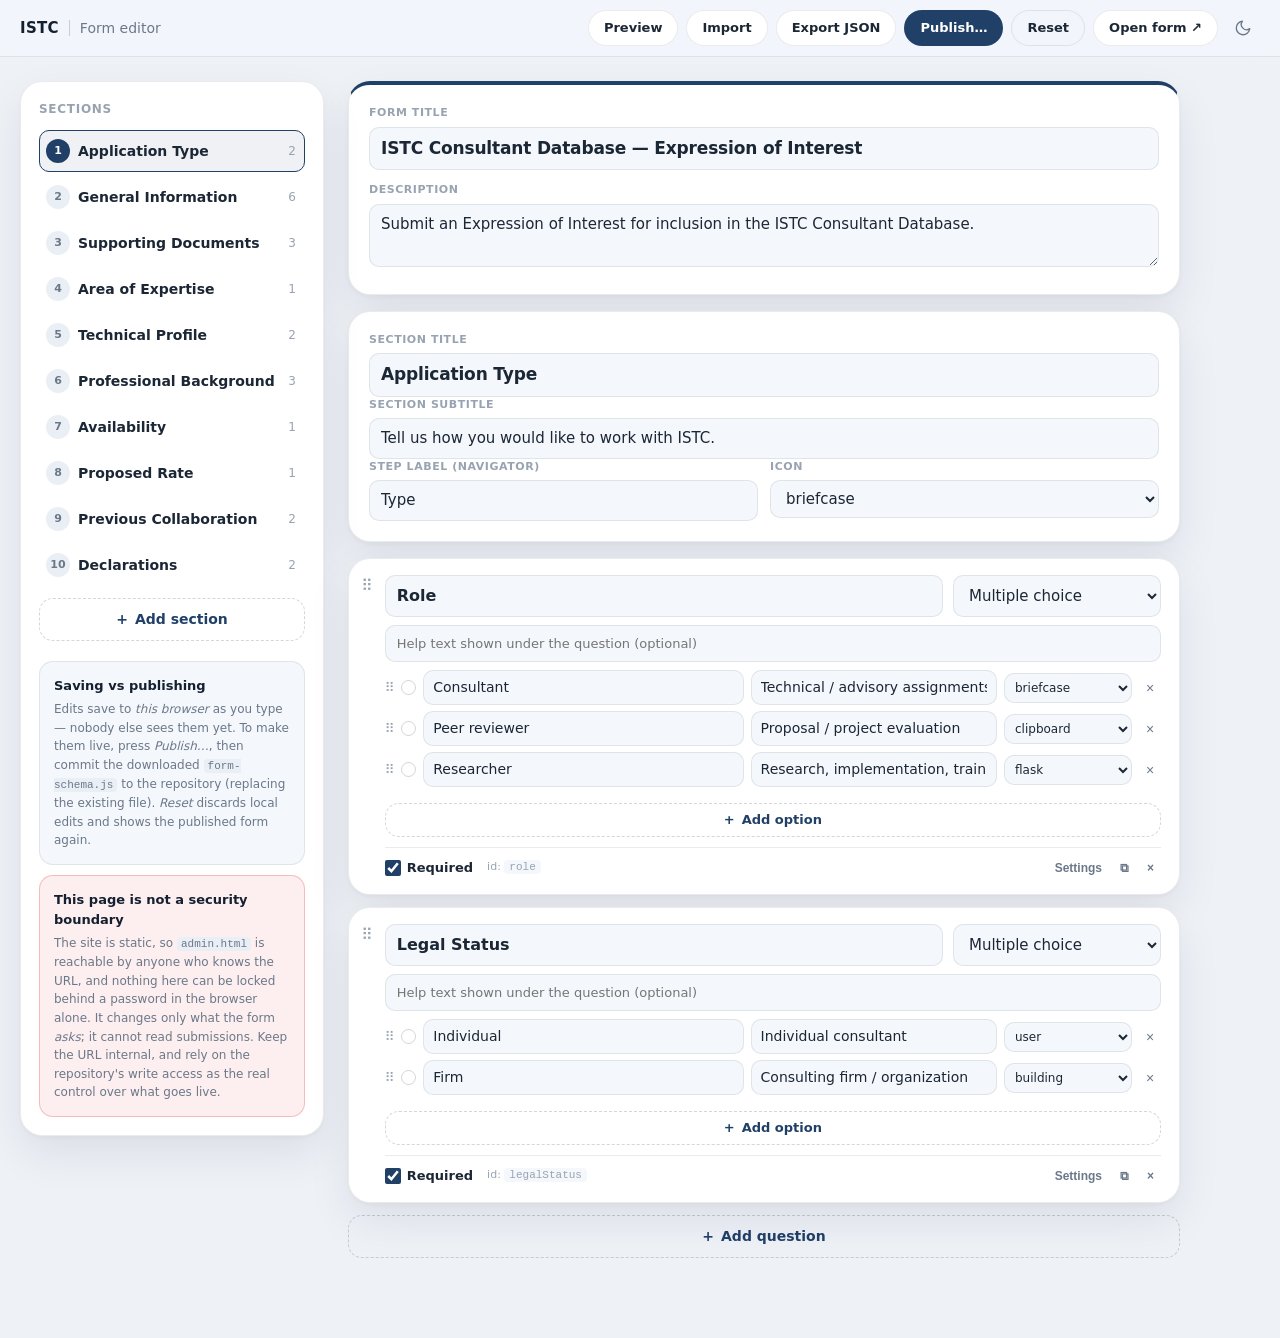
==== admin.html @ b07021c3 "Add a Google-Forms-style admin panel; make the form schema-driven The form was hardcoded in index.ht" ====
<!DOCTYPE html>
<html lang="en">
<head>
  <meta charset="UTF-8" />
  <meta name="viewport" content="width=device-width, initial-scale=1.0" />
  <script>try { document.documentElement.dataset.theme = localStorage.getItem('istc-theme') || 'light'; } catch (e) { document.documentElement.dataset.theme = 'light'; }</script>
  <title>Form editor — ISTC Consultant Database</title>
  <meta name="robots" content="noindex" />
  <link rel="icon" href="data:image/svg+xml,%3Csvg xmlns='http://www.w3.org/2000/svg' viewBox='0 0 64 64'%3E%3Crect width='64' height='64' rx='14' fill='%23204068'/%3E%3Ctext x='32' y='43' font-family='-apple-system,Helvetica,Arial' font-size='30' font-weight='700' fill='white' text-anchor='middle'%3E%E2%9A%99%3C/text%3E%3C/svg%3E" />
  <link rel="stylesheet" href="styles.css?v=2026-08-10g" />
  <link rel="stylesheet" href="admin.css?v=2026-08-10g" />
</head>
<body class="admin-body">

  <header class="admin-header">
    <div class="admin-header-inner">
      <div class="brand">
        <span class="brand-mark">ISTC</span>
        <span class="brand-divider" aria-hidden="true"></span>
        <span class="brand-name">Form editor</span>
      </div>
      <div class="admin-actions">
        <span class="admin-saved" id="savedState" aria-live="polite"></span>
        <button type="button" class="admin-btn" id="previewBtn">Preview</button>
        <button type="button" class="admin-btn" id="importBtn">Import</button>
        <button type="button" class="admin-btn" id="exportJsonBtn">Export JSON</button>
        <button type="button" class="admin-btn admin-btn-primary" id="exportBtn">Publish…</button>
        <button type="button" class="admin-btn admin-btn-ghost" id="resetBtn">Reset</button>
        <a class="admin-btn" href="index.html" target="_blank" rel="noopener">Open form ↗</a>
        <button class="theme-toggle" id="themeToggle" type="button" aria-label="Switch appearance">
          <svg class="icon-moon" viewBox="0 0 24 24" fill="none" stroke="currentColor" stroke-width="1.8" stroke-linecap="round" stroke-linejoin="round" aria-hidden="true"><path d="M21 12.8A9 9 0 1 1 11.2 3a7 7 0 0 0 9.8 9.8z"/></svg>
          <svg class="icon-sun" viewBox="0 0 24 24" fill="none" stroke="currentColor" stroke-width="1.8" stroke-linecap="round" stroke-linejoin="round" aria-hidden="true"><circle cx="12" cy="12" r="4"/><path d="M12 2v2m0 16v2M4.9 4.9l1.4 1.4m11.4 11.4l1.4 1.4M2 12h2m16 0h2M4.9 19.1l1.4-1.4m11.4-11.4l1.4-1.4"/></svg>
        </button>
      </div>
    </div>
  </header>

  <main class="admin-main">
    <aside class="admin-sidebar">
      <h2 class="admin-side-title">Sections</h2>
      <ol class="section-list" id="sectionList"></ol>
      <button type="button" class="admin-add" id="addSectionBtn">
        <span aria-hidden="true">+</span> Add section
      </button>

      <div class="admin-note">
        <strong>Saving vs publishing</strong>
        <p>
          Edits save to <em>this browser</em> as you type — nobody else sees them yet.
          To make them live, press <em>Publish…</em>, then commit the downloaded
          <code>form-schema.js</code> to the repository (replacing the existing file).
          <em>Reset</em> discards local edits and shows the published form again.
        </p>
      </div>

      <div class="admin-note admin-note-warn">
        <strong>This page is not a security boundary</strong>
        <p>
          The site is static, so <code>admin.html</code> is reachable by anyone who
          knows the URL, and nothing here can be locked behind a password in the
          browser alone. It changes only what the form <em>asks</em>; it cannot read
          submissions. Keep the URL internal, and rely on the repository's write
          access as the real control over what goes live.
        </p>
      </div>
    </aside>

    <div class="admin-canvas">
      <div class="admin-form-head">
        <label class="admin-label" for="formTitle">Form title</label>
        <input class="admin-input admin-input-title" id="formTitle" type="text" />
        <label class="admin-label" for="formDesc">Description</label>
        <textarea class="admin-input" id="formDesc" rows="2"></textarea>
      </div>

      <div class="admin-section-head">
        <div>
          <label class="admin-label" for="sectionTitle">Section title</label>
          <input class="admin-input admin-input-title" id="sectionTitle" type="text" />
        </div>
        <div>
          <label class="admin-label" for="sectionSubtitle">Section subtitle</label>
          <input class="admin-input" id="sectionSubtitle" type="text" />
        </div>
        <div class="admin-two">
          <div>
            <label class="admin-label" for="sectionNav">Step label (navigator)</label>
            <input class="admin-input" id="sectionNav" type="text" />
          </div>
          <div>
            <label class="admin-label" for="sectionIcon">Icon</label>
            <select class="admin-input" id="sectionIcon"></select>
          </div>
        </div>
      </div>

      <div id="questionList"></div>

      <div class="admin-add-row">
        <button type="button" class="admin-add" id="addQuestionBtn">
          <span aria-hidden="true">+</span> Add question
        </button>
      </div>
    </div>
  </main>

  <!-- Preview -->
  <div class="admin-modal" id="previewModal" hidden>
    <div class="admin-modal-card admin-modal-wide">
      <div class="admin-modal-head">
        <h2>Preview — <span id="previewStepName"></span></h2>
        <button type="button" class="admin-btn admin-btn-ghost" id="closePreview">Close</button>
      </div>
      <div class="admin-preview-body">
        <div class="step-card" id="previewHost"></div>
      </div>
      <p class="admin-modal-note">
        A visual preview of this section. Buttons and the map are not interactive here —
        open the real form to test behaviour.
      </p>
    </div>
  </div>

  <!-- Import -->
  <div class="admin-modal" id="importModal" hidden>
    <div class="admin-modal-card">
      <div class="admin-modal-head">
        <h2>Import schema JSON</h2>
        <button type="button" class="admin-btn admin-btn-ghost" id="closeImport">Close</button>
      </div>
      <textarea class="admin-input admin-json" id="importText" rows="14" placeholder="Paste the contents of form-schema.json here…"></textarea>
      <p class="admin-modal-error" id="importError" hidden></p>
      <div class="admin-modal-foot">
        <button type="button" class="admin-btn admin-btn-primary" id="doImport">Replace form with this JSON</button>
      </div>
    </div>
  </div>

  <script src="schema.js?v=2026-08-10g"></script>
  <script src="data.js?v=2026-08-10g"></script>
  <script src="icons.js?v=2026-08-10g"></script>
  <script src="render.js?v=2026-08-10g"></script>
  <script src="admin.js?v=2026-08-10g"></script>
</body>
</html>
---- styles.css ----
/* ============================================================
   ISTC Consultant Database — Expression of Interest
   Design system: soft blue-grey canvas, generous white cards,
   two-tone display type, glossy gradient CTAs, deep navy accents.
   Light by default; dark is opt-in via the header toggle.
   ============================================================ */

:root {
  --bg: #eef1f6;
  --surface: #ffffff;
  --surface-2: #f4f7fb;
  --surface-3: #eaeff6;
  --ink: #14202f;
  --ink-soft: #97a3b6;
  --text: #1c2735;
  --text-secondary: #6b7889;
  --text-tertiary: #98a3b2;
  --separator: rgba(20, 32, 47, 0.09);
  --separator-strong: rgba(20, 32, 47, 0.18);
  --accent: #0a6bef;
  --accent-2: #4da2ff;
  --accent-hover: #1a78f5;
  --accent-tint: rgba(10, 107, 239, 0.08);
  --accent-tint-2: rgba(10, 107, 239, 0.14);
  --dark-card: #101b2d;
  --dark-card-2: #16243a;
  --danger: #e02020;
  --danger-tint: rgba(224, 32, 32, 0.07);
  --success: #17a34a;
  --header-bg: rgba(244, 247, 251, 0.78);
  --menu-bg: rgba(255, 255, 255, 0.92);
  --card-shadow: 0 2px 4px rgba(16, 27, 45, 0.04), 0 18px 44px rgba(16, 27, 45, 0.08);
  --card-shadow-lift: 0 2px 4px rgba(16, 27, 45, 0.05), 0 30px 60px rgba(16, 27, 45, 0.13);
  --glow: 0 10px 30px rgba(10, 107, 239, 0.42);
  --glow-strong: 0 14px 40px rgba(10, 107, 239, 0.55);
  --focus-ring: 0 0 0 4px rgba(10, 107, 239, 0.32);
  --map-land: #d3dcea;
  --map-stroke: #eef1f6;
  --radius-xl: 30px;
  --radius-lg: 22px;
  --radius-md: 14px;
  --radius-sm: 10px;
  --ease-spring: cubic-bezier(0.32, 0.72, 0, 1);
  --ease-out: cubic-bezier(0.25, 0.1, 0.25, 1);
  color-scheme: light;
}

:root[data-theme="dark"] {
  --bg: #0a1120;
  --surface: #131d30;
  --surface-2: #182339;
  --surface-3: #1e2a42;
  --ink: #f2f6fc;
  --ink-soft: #6c7c95;
  --text: #eaf0f9;
  --text-secondary: #9aa8bd;
  --text-tertiary: #75839a;
  --separator: rgba(255, 255, 255, 0.1);
  --separator-strong: rgba(255, 255, 255, 0.22);
  --accent: #3b8dff;
  --accent-2: #6fb0ff;
  --accent-hover: #529cff;
  --accent-tint: rgba(59, 141, 255, 0.14);
  --accent-tint-2: rgba(59, 141, 255, 0.22);
  --dark-card: #172439;
  --dark-card-2: #1d2c45;
  --danger: #ff5c52;
  --danger-tint: rgba(255, 92, 82, 0.12);
  --success: #35d06a;
  --header-bg: rgba(13, 21, 37, 0.8);
  --menu-bg: rgba(24, 35, 57, 0.94);
  --card-shadow: 0 2px 4px rgba(0, 0, 0, 0.3), 0 18px 44px rgba(0, 0, 0, 0.4);
  --card-shadow-lift: 0 2px 4px rgba(0, 0, 0, 0.35), 0 30px 60px rgba(0, 0, 0, 0.5);
  --glow: 0 10px 30px rgba(59, 141, 255, 0.4);
  --glow-strong: 0 14px 40px rgba(59, 141, 255, 0.5);
  --map-land: #2b3a55;
  --map-stroke: #0a1120;
  color-scheme: dark;
}

* { box-sizing: border-box; margin: 0; padding: 0; }

/* Author `display` rules outrank the UA sheet's [hidden], so state it here:
   anything with the hidden attribute stays hidden (nav, dropzone states, chips). */
[hidden] { display: none !important; }

html { scroll-behavior: smooth; }

body {
  font: 100%/1.5 -apple-system, BlinkMacSystemFont, system-ui, "SF Pro Text", "Helvetica Neue", Arial, sans-serif;
  font-optical-sizing: auto;
  background: var(--bg);
  color: var(--text);
  -webkit-font-smoothing: antialiased;
  text-rendering: optimizeLegibility;
  min-height: 100vh;
  display: flex;
  flex-direction: column;
  overflow-x: hidden;
}

.visually-hidden {
  position: absolute; width: 1px; height: 1px;
  clip-path: inset(50%); overflow: hidden; white-space: nowrap;
}

/* ============ Header ============ */

.site-header {
  position: sticky;
  top: 0;
  z-index: 50;
  background: var(--header-bg);
  -webkit-backdrop-filter: blur(20px) saturate(180%);
  backdrop-filter: blur(20px) saturate(180%);
}

.site-header::after {
  content: "";
  position: absolute;
  inset: auto 0 0;
  height: 1px;
  background: var(--separator);
  opacity: 0;
  transition: opacity 300ms var(--ease-out);
}

.site-header.scrolled::after { opacity: 1; }

.header-inner {
  max-width: 1180px;
  margin: 0 auto;
  padding: 0 1.375rem;
  height: 3.5rem;
  display: flex;
  align-items: center;
  justify-content: space-between;
  gap: 1rem;
}

.brand { display: flex; align-items: center; gap: 0.625rem; min-width: 0; }

.brand-mark {
  font-weight: 800;
  font-size: 0.9375rem;
  letter-spacing: 0.02em;
  color: var(--ink);
}

.brand-divider { width: 1px; height: 1rem; background: var(--separator-strong); }

.brand-name {
  font-size: 0.875rem;
  color: var(--text-secondary);
  white-space: nowrap;
  overflow: hidden;
  text-overflow: ellipsis;
}

.header-actions { display: flex; align-items: center; gap: 0.75rem; }

.step-indicator {
  font-size: 0.8125rem;
  font-weight: 600;
  color: var(--text-secondary);
  font-variant-numeric: tabular-nums;
  white-space: nowrap;
}

.theme-toggle {
  width: 2.125rem;
  height: 2.125rem;
  border: 0;
  border-radius: 50%;
  background: transparent;
  color: var(--text-secondary);
  display: grid;
  place-items: center;
  cursor: pointer;
  transition: background 150ms var(--ease-out), color 150ms var(--ease-out), transform 120ms var(--ease-out);
}

.theme-toggle:hover { background: var(--accent-tint); color: var(--accent); }
.theme-toggle:active { transform: scale(0.92); }
.theme-toggle:focus-visible { outline: none; box-shadow: var(--focus-ring); }
.theme-toggle svg { width: 1.125rem; height: 1.125rem; }

:root[data-theme="dark"] .icon-moon { display: none; }
:root:not([data-theme="dark"]) .icon-sun { display: none; }

.progress-track { position: absolute; inset: auto 0 0; height: 2px; pointer-events: none; }

.progress-fill {
  height: 100%;
  width: 0%;
  background: linear-gradient(90deg, var(--accent-2), var(--accent));
  border-radius: 0 2px 2px 0;
  transition: width 500ms var(--ease-spring);
}

/* ============ Step navigator ============ */

.stepper {
  border-top: 1px solid var(--separator);
  overflow: hidden;
}

.stepper-track {
  display: flex;
  gap: 0.25rem;
  max-width: 1180px;
  margin: 0 auto;
  padding: 0.5rem 1.375rem;
  overflow-x: auto;
  scrollbar-width: none;
  scroll-behavior: smooth;
  -webkit-overflow-scrolling: touch;
  /* Keeps a gutter when the browser scrolls a focused dot into view,
     so the first/last chip is never sliced by the edge. */
  scroll-padding-inline: 1.375rem;
}

.stepper-track::-webkit-scrollbar { display: none; }

.step-dot {
  flex: none;
  display: inline-flex;
  align-items: center;
  gap: 0.4375rem;
  font: inherit;
  font-size: 0.8125rem;
  font-weight: 600;
  letter-spacing: -0.005em;
  color: var(--text-secondary);
  background: transparent;
  border: 1px solid transparent;
  border-radius: 999px;
  padding: 0.375rem 0.75rem 0.375rem 0.375rem;
  cursor: pointer;
  white-space: nowrap;
  transition: background 180ms var(--ease-out), color 180ms var(--ease-out),
              border-color 180ms var(--ease-out), transform 140ms var(--ease-spring);
}

.step-dot:hover { background: var(--accent-tint); color: var(--accent); }
.step-dot:active { transform: scale(0.96); }
.step-dot:focus-visible { outline: none; box-shadow: var(--focus-ring); }

.step-dot-num {
  flex: none;
  display: grid;
  place-items: center;
  width: 1.375rem;
  height: 1.375rem;
  border-radius: 50%;
  font-size: 0.6875rem;
  font-weight: 700;
  font-variant-numeric: tabular-nums;
  background: var(--surface-3);
  color: var(--text-secondary);
  transition: background 180ms var(--ease-out), color 180ms var(--ease-out);
}

.step-dot-num svg { width: 0.6875rem; height: 0.6875rem; }

/* Completed — this step currently passes its own validation */
.step-dot.is-done .step-dot-num {
  background: var(--success);
  color: #fff;
}

/* Current step */
.step-dot.is-current {
  background: var(--accent-tint);
  border-color: rgba(10, 107, 239, 0.28);
  color: var(--accent);
}

.step-dot.is-current .step-dot-num {
  background: linear-gradient(180deg, var(--accent-2), var(--accent));
  color: #fff;
  box-shadow: 0 3px 10px rgba(10, 107, 239, 0.35);
}

.step-dot-label { display: inline; }

/* Only show every written label when all eleven actually fit; otherwise keep
   the labels for the current step alone so the strip never needs scrolling. */
@media (max-width: 1200px) {
  .step-dot:not(.is-current) .step-dot-label { display: none; }
  .step-dot:not(.is-current) { padding-right: 0.375rem; }
}

/* ============ Layout ============ */

#main {
  flex: 1;
  width: 100%;
  max-width: 1180px;
  margin: 0 auto;
  padding: 0 1.375rem 4rem;
}

/* ============ Pills (small labelled chips) ============ */

.pill {
  display: inline-flex;
  align-items: center;
  gap: 0.5rem;
  font-size: 0.75rem;
  font-weight: 600;
  letter-spacing: 0.03em;
  text-transform: uppercase;
  color: var(--text-secondary);
  background: var(--surface);
  border: 1px solid var(--separator);
  border-radius: 999px;
  padding: 0.5rem 0.9375rem;
  box-shadow: 0 2px 8px rgba(16, 27, 45, 0.05);
}

.pill svg { width: 0.9375rem; height: 0.9375rem; color: var(--accent); flex: none; }

.pill-live { color: var(--accent); }
.pill-live svg { animation: radiate 2.4s ease-in-out infinite; }

@keyframes radiate {
  0%, 100% { opacity: 0.5; }
  50% { opacity: 1; }
}

.pill-dark {
  background: rgba(255, 255, 255, 0.08);
  border-color: rgba(255, 255, 255, 0.16);
  color: rgba(255, 255, 255, 0.82);
  box-shadow: none;
}

.pill-dark svg { color: var(--accent-2); }

/* ============ Buttons ============ */

.btn {
  display: inline-flex;
  align-items: center;
  justify-content: center;
  gap: 0.625rem;
  font: inherit;
  font-size: 0.9375rem;
  font-weight: 600;
  letter-spacing: 0.02em;
  border: 0;
  border-radius: 999px;
  padding: 0.9375rem 1.75rem;
  cursor: pointer;
  transition: background 200ms var(--ease-out), color 150ms var(--ease-out),
              transform 160ms var(--ease-spring), box-shadow 250ms var(--ease-out), opacity 150ms var(--ease-out);
  -webkit-tap-highlight-color: transparent;
}

.btn svg { width: 1.0625rem; height: 1.0625rem; flex: none; }

.btn:active { transform: scale(0.97); }
.btn:focus-visible { outline: none; box-shadow: var(--focus-ring); }

/* Glossy gradient CTA with a soft halo */
.btn-glow {
  position: relative;
  color: #fff;
  text-transform: uppercase;
  letter-spacing: 0.06em;
  background: linear-gradient(180deg, var(--accent-2) 0%, var(--accent) 100%);
  box-shadow: var(--glow), inset 0 1px 0 rgba(255, 255, 255, 0.45);
}

.btn-glow:hover {
  box-shadow: var(--glow-strong), inset 0 1px 0 rgba(255, 255, 255, 0.5);
  transform: translateY(-2px);
}

.btn-glow:active { transform: translateY(0) scale(0.98); }

.btn-glow[disabled] {
  opacity: 0.6;
  cursor: default;
  transform: none;
  box-shadow: none;
}

.btn-large {
  font-size: 1rem;
  padding: 1.125rem 2.375rem;
}

.btn-ghost {
  background: transparent;
  color: var(--accent);
  letter-spacing: 0;
}

.btn-ghost:hover { background: var(--accent-tint); }

.btn .spinner {
  display: inline-block;
  width: 1em;
  height: 1em;
  border: 2px solid rgba(255, 255, 255, 0.35);
  border-top-color: #fff;
  border-radius: 50%;
  animation: spin 700ms linear infinite;
}

@keyframes spin { to { transform: rotate(360deg); } }

/* ============ Display type ============ */

.hero-title,
.section-title,
.closer-title,
.work-dark-title {
  font-weight: 800;
  letter-spacing: -0.03em;
  line-height: 1.06;
}

.soft { color: var(--ink-soft); font-weight: 700; }
.strong { color: var(--ink); }

/* ============ Landing: hero ============ */

.step-intro { padding-top: 0; }

.hero {
  position: relative;
  text-align: center;
  padding: clamp(3rem, 9vh, 5.5rem) 0 clamp(2rem, 5vh, 3rem);
  max-width: 780px;
  margin: 0 auto;
  z-index: 2;
}

.hero-glow {
  position: absolute;
  left: 50%;
  top: 4%;
  /* Never wider than the column — a decorative layer must not create
     horizontal page overflow on small screens. */
  width: min(48rem, 100%);
  aspect-ratio: 1.7;
  transform: translateX(-50%);
  background:
    radial-gradient(40% 45% at 30% 40%, rgba(10, 107, 239, 0.2), transparent 70%),
    radial-gradient(38% 42% at 70% 55%, rgba(90, 70, 235, 0.14), transparent 70%);
  filter: blur(30px);
  pointer-events: none;
  z-index: -1;
  animation: aurora 16s var(--ease-out) infinite alternate;
}

@keyframes aurora {
  from { transform: translateX(-50%) scale(1) rotate(0deg); opacity: 0.85; }
  to { transform: translateX(-52%) scale(1.14) rotate(6deg); opacity: 1; }
}

.hero .pill { animation: rise 700ms var(--ease-spring) both; }

.hero-title {
  font-size: clamp(2.375rem, 7vw, 4.25rem);
  margin: 1.25rem 0 1.375rem;
}

.hero-title .line { display: block; overflow: hidden; padding-bottom: 0.06em; }

.hero-title .line > span {
  display: block;
  animation: line-up 1s var(--ease-spring) both;
}

.hero-title .line:nth-child(1) > span { animation-delay: 90ms; }
.hero-title .line:nth-child(2) > span { animation-delay: 210ms; }

@keyframes line-up {
  from { transform: translateY(105%); }
  to { transform: translateY(0); }
}

.hero-lead {
  font-size: clamp(1rem, 1.9vw, 1.1875rem);
  line-height: 1.6;
  color: var(--text-secondary);
  max-width: 40rem;
  margin: 0 auto 2.25rem;
  animation: rise 800ms var(--ease-spring) 360ms both;
}

.hero-cta { animation: rise 800ms var(--ease-spring) 470ms both; }

.hero-time {
  margin-top: 1rem;
  font-size: 0.8125rem;
  color: var(--text-tertiary);
}

@keyframes rise {
  from { opacity: 0; transform: translateY(18px); }
  to { opacity: 1; transform: none; }
}

/* ============ World map ============ */

.map-stage { position: relative; width: 100%; }

.world-map { width: 100%; height: auto; display: block; overflow: visible; }

.country {
  fill: var(--map-land);
  stroke: var(--map-stroke);
  stroke-width: 0.4;
  stroke-linejoin: round;
  transition: fill 420ms var(--ease-out);
}

.country.is-on { fill: var(--accent); }

/* Hover: fill the whole territory, not just name it. Declared after .is-on
   (same specificity) so hovering a selected country still reads as hover. */
.country.is-hover {
  fill: var(--accent-2);
  stroke: var(--surface);
  stroke-width: 0.9;
  transition-duration: 120ms;
}

.country.is-on.is-hover { fill: var(--accent-hover); }

.is-picker .country { cursor: pointer; transition: fill 180ms var(--ease-out); }

.country.flash { animation: flash-country 900ms var(--ease-out); }

@keyframes flash-country {
  0%, 100% { fill: var(--accent); }
  35% { fill: #ffb020; }
}

.map-tip {
  position: absolute;
  z-index: 10;
  transform: translate(-50%, -150%);
  pointer-events: none;
  white-space: nowrap;
  font-size: 0.8125rem;
  font-weight: 600;
  color: #fff;
  background: var(--dark-card);
  padding: 0.375rem 0.75rem;
  border-radius: 8px;
  box-shadow: 0 8px 22px rgba(16, 27, 45, 0.28);
}

/* Landing showcase */

.map-showcase {
  position: relative;
  max-width: 1000px;
  margin: 0 auto clamp(3rem, 8vh, 5rem);
  padding: clamp(1.25rem, 3vw, 2rem);
  background: var(--surface);
  border: 1px solid var(--separator);
  border-radius: var(--radius-xl);
  box-shadow: var(--card-shadow);
  animation: rise 900ms var(--ease-spring) 560ms both;
}

.map-showcase-head {
  display: flex;
  align-items: center;
  justify-content: space-between;
  gap: 1rem;
  flex-wrap: wrap;
  margin-bottom: 0.75rem;
}

.map-showcase-caption {
  display: flex;
  align-items: baseline;
  gap: 0.625rem;
  font-size: 0.9375rem;
}

.tour-region { font-weight: 700; color: var(--ink); letter-spacing: -0.01em; }
.tour-count { font-size: 0.8125rem; color: var(--text-tertiary); font-variant-numeric: tabular-nums; }

.map-float {
  position: absolute;
  display: flex;
  align-items: center;
  gap: 0.75rem;
  background: var(--menu-bg);
  -webkit-backdrop-filter: blur(16px) saturate(180%);
  backdrop-filter: blur(16px) saturate(180%);
  border: 1px solid var(--separator);
  border-radius: 18px;
  padding: 0.875rem 1.125rem;
  box-shadow: 0 10px 30px rgba(16, 27, 45, 0.12);
  animation: chip-appear 700ms var(--ease-spring) both, bob 8s ease-in-out infinite;
}

.map-float-a { left: -1.5rem; top: 34%; animation-delay: 900ms, 1.6s; }
.map-float-b { right: -1.5rem; top: 58%; animation-delay: 1150ms, 2.4s; }

.map-float-num {
  font-size: 1.875rem;
  font-weight: 800;
  letter-spacing: -0.03em;
  line-height: 1;
  color: var(--ink);
}

.map-float-num .plus { color: var(--accent); }

.map-float-label { font-size: 0.75rem; line-height: 1.35; color: var(--text-secondary); }

@keyframes chip-appear {
  from { opacity: 0; transform: scale(0.85); }
  to { opacity: 1; transform: scale(1); }
}

@keyframes bob {
  0%, 100% { transform: translateY(0); }
  50% { transform: translateY(-8px); }
}

@media (max-width: 860px) {
  .map-float { display: none; }
}

/* ============ Landing: bubbles section ============ */

.intro-section { margin-bottom: clamp(3.5rem, 9vh, 6rem); }

.section-title {
  font-size: clamp(1.75rem, 4vw, 2.75rem);
  text-align: center;
  margin-bottom: clamp(1.75rem, 4vw, 2.75rem);
}

.section-title .soft,
.section-title .strong { display: inline-block; }

.section-title.left { text-align: left; margin-bottom: 1.75rem; }

.intro-cards {
  display: grid;
  grid-template-columns: repeat(auto-fit, minmax(215px, 1fr));
  gap: 1rem;
}

.intro-card {
  background: var(--surface);
  border: 1px solid var(--separator);
  border-radius: var(--radius-lg);
  padding: 1.5rem 1.375rem;
  box-shadow: var(--card-shadow);
  transition: transform 400ms var(--ease-spring), box-shadow 400ms var(--ease-out), border-color 300ms var(--ease-out);
}

.intro-card:hover {
  transform: translateY(-5px);
  border-color: rgba(10, 107, 239, 0.3);
  box-shadow: var(--card-shadow-lift);
}

.intro-card-icon {
  width: 2.375rem;
  height: 2.375rem;
  border-radius: 11px;
  background: var(--accent-tint);
  color: var(--accent);
  display: grid;
  place-items: center;
  margin-bottom: 0.875rem;
}

.intro-card-icon svg { width: 1.25rem; height: 1.25rem; }

.intro-card h3 {
  font-size: 1rem;
  font-weight: 700;
  letter-spacing: -0.012em;
  color: var(--ink);
  margin-bottom: 0.375rem;
}

.intro-card p { font-size: 0.875rem; line-height: 1.55; color: var(--text-secondary); }

/* ============ Landing: assignment types ============ */

.work-section {
  display: grid;
  grid-template-columns: minmax(0, 1fr) minmax(0, 1.15fr);
  gap: clamp(1rem, 2.5vw, 1.5rem);
  margin-bottom: clamp(3.5rem, 9vh, 6rem);
}

@media (max-width: 900px) {
  .work-section { grid-template-columns: 1fr; }
}

.work-dark {
  background:
    radial-gradient(120% 90% at 15% 10%, rgba(10, 107, 239, 0.35), transparent 60%),
    linear-gradient(160deg, var(--dark-card-2), var(--dark-card));
  border-radius: var(--radius-xl);
  padding: clamp(1.75rem, 4vw, 2.5rem);
  color: #fff;
  display: flex;
  flex-direction: column;
  align-items: flex-start;
  gap: 1rem;
  box-shadow: var(--card-shadow);
}

.work-dark-title {
  font-size: clamp(1.5rem, 3vw, 2rem);
  color: #fff;
}

.work-dark-text {
  font-size: 0.9375rem;
  line-height: 1.6;
  color: rgba(255, 255, 255, 0.68);
  margin-bottom: auto;
}

.work-grid {
  display: grid;
  grid-template-columns: repeat(auto-fit, minmax(180px, 1fr));
  gap: clamp(0.75rem, 1.5vw, 1rem);
}

.work-card {
  position: relative;
  background: var(--surface);
  border: 1px solid var(--separator);
  border-radius: var(--radius-lg);
  padding: 1.375rem 1.25rem 1.5rem;
  box-shadow: var(--card-shadow);
  transition: transform 400ms var(--ease-spring), box-shadow 400ms var(--ease-out), border-color 300ms var(--ease-out);
}

.work-card:hover {
  transform: translateY(-5px);
  border-color: rgba(10, 107, 239, 0.3);
  box-shadow: var(--card-shadow-lift);
}

.work-icon {
  display: grid;
  place-items: center;
  width: 2.375rem;
  height: 2.375rem;
  border-radius: 11px;
  background: var(--accent-tint);
  color: var(--accent);
  margin-bottom: 2.25rem;
}

.work-icon svg { width: 1.1875rem; height: 1.1875rem; }

.work-num {
  position: absolute;
  top: 1.375rem;
  right: 1.25rem;
  font-size: 0.9375rem;
  font-weight: 700;
  color: var(--separator-strong);
  font-variant-numeric: tabular-nums;
}

.work-card h3 {
  font-size: 1rem;
  font-weight: 700;
  letter-spacing: -0.012em;
  line-height: 1.3;
  color: var(--ink);
}

/* ============ Landing: how it works ============ */

.how { margin-bottom: clamp(3.5rem, 9vh, 6rem); }

.how-grid {
  display: grid;
  grid-template-columns: repeat(2, minmax(0, 1fr));
  gap: clamp(0.75rem, 1.5vw, 1rem);
}

@media (max-width: 760px) {
  .how-grid { grid-template-columns: 1fr; }
}

.how-card {
  background: var(--surface);
  border: 1px solid var(--separator);
  border-radius: var(--radius-xl);
  padding: clamp(1.5rem, 3vw, 2rem);
  box-shadow: var(--card-shadow);
  transition: transform 400ms var(--ease-spring), box-shadow 400ms var(--ease-out), border-color 300ms var(--ease-out);
}

.how-card:hover {
  transform: translateY(-5px);
  border-color: rgba(10, 107, 239, 0.3);
  box-shadow: var(--card-shadow-lift);
}

.how-card .pill { background: var(--surface-2); box-shadow: none; margin-bottom: 1.125rem; }

.how-card h3 {
  font-size: clamp(1.125rem, 2.2vw, 1.375rem);
  font-weight: 700;
  letter-spacing: -0.02em;
  line-height: 1.25;
  color: var(--ink);
  margin-bottom: 0.5rem;
}

.how-card p { font-size: 0.9063rem; line-height: 1.6; color: var(--text-secondary); }

/* ============ Landing: closer ============ */

.closer {
  text-align: center;
  margin: 0 auto clamp(2rem, 5vh, 3rem);
  padding: clamp(2.5rem, 6vw, 4rem) 1.5rem;
  border-radius: var(--radius-xl);
  background:
    radial-gradient(110% 130% at 50% 0%, rgba(10, 107, 239, 0.35), transparent 62%),
    linear-gradient(160deg, var(--dark-card-2), var(--dark-card));
  box-shadow: var(--card-shadow);
  color: #fff;
}

.closer-title {
  font-size: clamp(1.75rem, 4vw, 2.75rem);
  color: #fff;
  margin: 1.125rem 0 0.75rem;
}

.closer-text {
  font-size: 0.9375rem;
  color: rgba(255, 255, 255, 0.65);
  margin-bottom: 2rem;
  line-height: 1.6;
}

.intro-privacy {
  text-align: center;
  font-size: 0.8125rem;
  color: var(--text-tertiary);
  max-width: 560px;
  margin: 0 auto;
  line-height: 1.6;
}

.intro-privacy a { color: var(--accent); text-decoration: none; }
.intro-privacy a:hover { text-decoration: underline; }

/* Scroll reveal (JS adds .in when the element enters the viewport) */

.reveal {
  opacity: 0;
  transform: translateY(28px);
  transition: opacity 800ms var(--ease-out), transform 800ms var(--ease-spring);
}

.reveal.in { opacity: 1; transform: none; }

/* ============================================================
   Application palette

   The landing page is marketing and carries the brighter identity
   blue. The form itself is an official submission, so it runs on a
   restrained navy: same structure, lower voltage. Scoping the tokens
   to these ancestors re-colours every descendant — buttons, options,
   the map, the stepper — without duplicating component rules.
   ============================================================ */

#eoiForm,
.stepper,
.step-success {
  --accent: #204068;
  --accent-2: #2f5b8f;
  --accent-hover: #1a3557;
  --accent-tint: rgba(32, 64, 104, 0.07);
  --accent-tint-2: rgba(32, 64, 104, 0.13);
  --focus-ring: 0 0 0 4px rgba(32, 64, 104, 0.25);
  --glow: 0 4px 14px rgba(32, 64, 104, 0.24);
  --glow-strong: 0 8px 22px rgba(32, 64, 104, 0.3);
  --success: #2c6e4b;
  --map-land: #dbe1ea;
}

:root[data-theme="dark"] #eoiForm,
:root[data-theme="dark"] .stepper,
:root[data-theme="dark"] .step-success {
  --accent: #7ea6d4;
  --accent-2: #9dbde3;
  --accent-hover: #93b5df;
  --accent-tint: rgba(126, 166, 212, 0.14);
  --accent-tint-2: rgba(126, 166, 212, 0.22);
  --focus-ring: 0 0 0 4px rgba(126, 166, 212, 0.3);
  --glow: 0 4px 14px rgba(126, 166, 212, 0.22);
  --glow-strong: 0 8px 22px rgba(126, 166, 212, 0.28);
  --success: #4bb47a;
  --map-land: #2b3a55;
}

/* Quieter buttons in the form: flat navy, sentence case, no showroom gloss */
#eoiForm .btn-glow {
  background: var(--accent);
  text-transform: none;
  letter-spacing: 0.005em;
  font-weight: 600;
  box-shadow: var(--glow);
}

#eoiForm .btn-glow:hover {
  background: var(--accent-hover);
  box-shadow: var(--glow-strong);
  transform: none;
}

#eoiForm .btn-glow:active { transform: scale(0.98); }

#eoiForm .segment:has(input:checked) span,
#eoiForm .option:has(input:checked) .option-ico,
.stepper .step-dot.is-current .step-dot-num {
  background: var(--accent);
  box-shadow: none;
}

/* ============ Form steps ============ */

.step { padding-top: clamp(2rem, 5vh, 3.5rem); }

.step-card {
  background: var(--surface);
  border: 1px solid var(--separator);
  border-radius: var(--radius-xl);
  box-shadow: var(--card-shadow);
  max-width: 680px;
  margin: 0 auto;
  padding: clamp(1.75rem, 4vw, 2.75rem);
}

.step-card-wide { max-width: 980px; }

.step-title {
  font-size: clamp(1.625rem, 3.5vw, 2.125rem);
  line-height: 1.1;
  letter-spacing: -0.028em;
  font-weight: 800;
  color: var(--ink);
  outline: none;
}

.step-subtitle {
  margin-top: 0.5rem;
  font-size: 1rem;
  color: var(--text-secondary);
  margin-bottom: 2rem;
}

/* ============ Fields ============ */

/* Questions flow full width unless the schema marks them `half`. */
.step-questions {
  display: grid;
  grid-template-columns: 1fr 1fr;
  column-gap: 1.25rem;
}

.step-questions > .field { grid-column: 1 / -1; }
.step-questions > .field.q-half { grid-column: span 1; }

@media (max-width: 560px) {
  .step-questions > .field.q-half { grid-column: 1 / -1; }
}

.field { margin-bottom: 1.75rem; border: 0; }
.field:last-child { margin-bottom: 0; }

.field-row { display: grid; grid-template-columns: 1fr 1fr; gap: 1rem 1.25rem; }

@media (max-width: 560px) {
  .field-row { grid-template-columns: 1fr; gap: 0; }
}

.field-label {
  display: block;
  font-size: 0.9375rem;
  font-weight: 700;
  letter-spacing: -0.008em;
  color: var(--ink);
  margin-bottom: 0.5rem;
}

legend.field-label { margin-bottom: 0.75rem; }

.req { color: var(--danger); font-weight: 700; }

.optional {
  font-size: 0.6875rem;
  font-weight: 600;
  text-transform: uppercase;
  letter-spacing: 0.04em;
  color: var(--text-tertiary);
  background: var(--surface-2);
  border: 1px solid var(--separator);
  padding: 0.1875rem 0.5rem;
  border-radius: 999px;
  margin-left: 0.375rem;
  vertical-align: 0.1em;
}

.field-hint {
  font-size: 0.8125rem;
  color: var(--text-secondary);
  margin: -0.25rem 0 0.75rem;
  line-height: 1.55;
}

.text-input {
  width: 100%;
  font: inherit;
  font-size: 1rem;
  color: var(--text);
  background: var(--surface-2);
  border: 1px solid var(--separator);
  border-radius: var(--radius-md);
  padding: 0.8125rem 1rem;
  transition: border-color 150ms var(--ease-out), box-shadow 150ms var(--ease-out), background 150ms var(--ease-out);
  -webkit-appearance: none;
  appearance: none;
}

.text-input::placeholder { color: var(--text-tertiary); }
.text-input:hover { border-color: var(--separator-strong); }

.text-input:focus {
  outline: none;
  border-color: var(--accent);
  box-shadow: var(--focus-ring);
  background: var(--surface);
}

.text-input[aria-invalid="true"] { border-color: var(--danger); background: var(--danger-tint); }

.textarea { resize: vertical; min-height: 10rem; line-height: 1.6; }

.field-error {
  font-size: 0.8125rem;
  font-weight: 600;
  color: var(--danger);
  margin-top: 0.5rem;
}

.word-counter {
  font-size: 0.8125rem;
  color: var(--text-tertiary);
  margin-top: 0.5rem;
  font-variant-numeric: tabular-nums;
  transition: color 200ms var(--ease-out);
}

.word-counter.ok { color: var(--success); font-weight: 600; }

/* ============ Icons (solid / duotone set, see icons.js) ============ */

.ico { width: 1.25rem; height: 1.25rem; display: block; flex: none; }

/* Leading glyph inside a text field */
.input-wrap { position: relative; }

.input-ico {
  position: absolute;
  left: 1rem;
  top: 50%;
  transform: translateY(-50%);
  width: 1.125rem;
  height: 1.125rem;
  color: var(--text-secondary);
  pointer-events: none;
  transition: color 180ms var(--ease-out);
  z-index: 1;
}

.input-wrap:focus-within .input-ico,
.chip-field:focus-within .input-ico,
.picker-search:focus-within .input-ico { color: var(--accent); }

.text-input.has-ico { padding-left: 2.875rem; }

/* The chip field and country search position their own glyph */
.chip-field.has-ico { padding-left: 2.75rem; position: relative; }
.input-ico-static { top: 1.25rem; transform: none; }
.picker-search input { padding-left: 2.875rem; }

/* Badge on an option card */
.option-ico {
  flex: none;
  display: grid;
  place-items: center;
  width: 2rem;
  height: 2rem;
  border-radius: 9px;
  background: var(--surface-3);
  color: var(--text-secondary);
  transition: background 180ms var(--ease-out), color 180ms var(--ease-out);
}

.option-ico .ico { width: 1.125rem; height: 1.125rem; }

.option:hover .option-ico { color: var(--accent); }

.option:has(input:checked) .option-ico {
  background: linear-gradient(180deg, var(--accent-2), var(--accent));
  color: #fff;
  box-shadow: 0 3px 10px rgba(10, 107, 239, 0.3);
}

/* Badge beside a step heading */
.step-ico {
  display: grid;
  place-items: center;
  width: 2.75rem;
  height: 2.75rem;
  border-radius: 14px;
  background: var(--accent-tint);
  color: var(--accent);
  margin-bottom: 0.875rem;
}

.step-ico .ico { width: 1.5rem; height: 1.5rem; }

/* Small glyph inline in a field label */
.label-ico {
  display: inline-block;
  width: 1rem;
  height: 1rem;
  color: var(--accent);
  vertical-align: -0.16em;
  margin-right: 0.4375rem;
}

/* ============ Option cards ============ */

.option-group { display: flex; flex-direction: column; gap: 0.625rem; }

.option-group-row { flex-direction: row; }
.option-group-row .option { flex: 1; }

@media (max-width: 560px) {
  .option-group-row { flex-direction: column; }
}

.option-grid { display: grid; grid-template-columns: 1fr 1fr; gap: 0.625rem; }

@media (max-width: 560px) {
  .option-grid { grid-template-columns: 1fr; }
}

.option {
  display: flex;
  align-items: center;
  gap: 0.8125rem;
  background: var(--surface-2);
  border: 1px solid var(--separator);
  border-radius: var(--radius-md);
  padding: 0.875rem 1rem;
  cursor: pointer;
  user-select: none;
  -webkit-user-select: none;
  transition: border-color 150ms var(--ease-out), background 150ms var(--ease-out),
              transform 120ms var(--ease-out), box-shadow 150ms var(--ease-out);
}

.option:hover { border-color: var(--separator-strong); }
.option:active { transform: scale(0.985); }

.option input { position: absolute; opacity: 0; pointer-events: none; }

.option:has(input:checked) { border-color: var(--accent); background: var(--accent-tint); }
.option:has(input:focus-visible) { box-shadow: var(--focus-ring); border-color: var(--accent); }

.option-check {
  flex: none;
  width: 1.375rem;
  height: 1.375rem;
  border-radius: 50%;
  border: 1.5px solid var(--separator-strong);
  background: var(--surface);
  display: grid;
  place-items: center;
  transition: border-color 150ms var(--ease-out), background 150ms var(--ease-out);
}

.option-check-square { border-radius: 7px; }

.option-check::after {
  content: "";
  width: 0.75rem;
  height: 0.75rem;
  background-color: #fff;
  -webkit-mask: url("data:image/svg+xml,%3Csvg xmlns='http://www.w3.org/2000/svg' viewBox='0 0 24 24' fill='none' stroke='black' stroke-width='4' stroke-linecap='round' stroke-linejoin='round'%3E%3Cpath d='M4 13l5 5L20 6'/%3E%3C/svg%3E") center / contain no-repeat;
  mask: url("data:image/svg+xml,%3Csvg xmlns='http://www.w3.org/2000/svg' viewBox='0 0 24 24' fill='none' stroke='black' stroke-width='4' stroke-linecap='round' stroke-linejoin='round'%3E%3Cpath d='M4 13l5 5L20 6'/%3E%3C/svg%3E") center / contain no-repeat;
  transform: scale(0);
  transition: transform 200ms var(--ease-spring);
}

.option:has(input:checked) .option-check { border-color: var(--accent); background: var(--accent); }
.option:has(input:checked) .option-check::after { transform: scale(1); }

.option-body { display: flex; flex-direction: column; gap: 0.0625rem; min-width: 0; }

.option-title { font-size: 0.9375rem; font-weight: 600; letter-spacing: -0.005em; }
.option-desc { font-size: 0.8125rem; color: var(--text-secondary); line-height: 1.4; }

.option-agree { margin-top: 0.875rem; }

.option-compact { padding: 0.75rem 0.875rem; }
.option-compact .option-title { font-weight: 500; font-size: 0.9063rem; }

/* ============ Segmented control ============ */

.segmented {
  display: flex;
  background: var(--surface-2);
  border: 1px solid var(--separator);
  border-radius: var(--radius-md);
  padding: 0.25rem;
  gap: 0.25rem;
}

.segment { flex: 1; position: relative; cursor: pointer; }
.segment input { position: absolute; opacity: 0; pointer-events: none; }

.segment span {
  display: block;
  text-align: center;
  font-size: 0.9375rem;
  font-weight: 600;
  padding: 0.625rem 0.5rem;
  border-radius: calc(var(--radius-md) - 0.25rem);
  color: var(--text-secondary);
  transition: background 200ms var(--ease-out), color 200ms var(--ease-out),
              box-shadow 200ms var(--ease-out), transform 120ms var(--ease-out);
  font-variant-numeric: tabular-nums;
}

.segment:active span { transform: scale(0.97); }

.segment:has(input:checked) span {
  background: linear-gradient(180deg, var(--accent-2), var(--accent));
  color: #fff;
  box-shadow: 0 4px 12px rgba(10, 107, 239, 0.3);
}

.segment:has(input:focus-visible) span { box-shadow: var(--focus-ring); }

.segmented-caption { font-size: 0.8125rem; color: var(--text-tertiary); text-align: center; margin-top: 0.5rem; }

/* ============ Country picker ============ */

.picker {
  border: 1px solid var(--separator);
  border-radius: var(--radius-lg);
  background: var(--surface-2);
  padding: clamp(0.875rem, 2vw, 1.25rem);
}

.picker-toolbar { display: flex; gap: 0.75rem; align-items: center; margin-bottom: 0.875rem; }

.picker-search { position: relative; flex: 1; }

.picker-search-icon {
  position: absolute;
  left: 0.9375rem;
  top: 50%;
  transform: translateY(-50%);
  width: 1.0625rem;
  height: 1.0625rem;
  color: var(--text-tertiary);
  pointer-events: none;
}

.picker-search input {
  width: 100%;
  font: inherit;
  font-size: 0.9375rem;
  color: var(--text);
  background: var(--surface);
  border: 1px solid var(--separator);
  border-radius: 999px;
  padding: 0.6875rem 1rem 0.6875rem 2.6875rem;
  transition: border-color 150ms var(--ease-out), box-shadow 150ms var(--ease-out);
}

.picker-search input::placeholder { color: var(--text-tertiary); }
.picker-search input:focus { outline: none; border-color: var(--accent); box-shadow: var(--focus-ring); }

.picker-clear {
  font: inherit;
  font-size: 0.8125rem;
  font-weight: 600;
  color: var(--danger);
  background: transparent;
  border: 0;
  border-radius: 999px;
  padding: 0.5rem 0.75rem;
  cursor: pointer;
  white-space: nowrap;
}

.picker-clear:hover { background: var(--danger-tint); }
.picker-clear:focus-visible { outline: none; box-shadow: var(--focus-ring); }

.region-chips { display: flex; flex-wrap: wrap; gap: 0.4375rem; margin-bottom: 1rem; }

.region-chip {
  font: inherit;
  font-size: 0.8125rem;
  font-weight: 600;
  color: var(--text-secondary);
  background: var(--surface);
  border: 1px solid var(--separator);
  border-radius: 999px;
  padding: 0.4375rem 0.875rem;
  cursor: pointer;
  transition: background 150ms var(--ease-out), color 150ms var(--ease-out),
              border-color 150ms var(--ease-out), transform 120ms var(--ease-out);
}

.region-chip:hover { border-color: var(--accent); color: var(--accent); }
.region-chip:active { transform: scale(0.96); }
.region-chip:focus-visible { outline: none; box-shadow: var(--focus-ring); }

.region-chip.is-on {
  background: linear-gradient(180deg, var(--accent-2), var(--accent));
  border-color: transparent;
  color: #fff;
  box-shadow: 0 4px 12px rgba(10, 107, 239, 0.28);
}

.map-stage-picker {
  background: var(--surface);
  border: 1px solid var(--separator);
  border-radius: var(--radius-md);
  padding: 0.625rem;
  --map-stroke: var(--surface);
}

.picker-footer { display: flex; justify-content: space-between; align-items: center; margin-top: 0.875rem; }

.picker-count { font-size: 0.8125rem; font-weight: 600; color: var(--text-secondary); }

.country-chips { display: flex; flex-wrap: wrap; gap: 0.375rem; margin-top: 0.625rem; }

.country-chip {
  display: inline-flex;
  align-items: center;
  gap: 0.25rem;
  font-size: 0.8125rem;
  font-weight: 600;
  color: var(--accent);
  background: var(--accent-tint);
  border: 1px solid transparent;
  border-radius: 999px;
  padding: 0.3125rem 0.4375rem 0.3125rem 0.75rem;
  animation: chip-in 220ms var(--ease-spring);
}

.country-chip button {
  width: 1.125rem;
  height: 1.125rem;
  border: 0;
  border-radius: 50%;
  background: transparent;
  color: inherit;
  display: grid;
  place-items: center;
  cursor: pointer;
  opacity: 0.65;
  transition: opacity 150ms var(--ease-out), background 150ms var(--ease-out);
}

.country-chip button svg { width: 0.625rem; height: 0.625rem; }
.country-chip button:hover { opacity: 1; background: rgba(255, 255, 255, 0.45); }
.country-chip button:focus-visible { outline: none; box-shadow: var(--focus-ring); }

/* ============ Autocomplete ============ */

.combo-anchor { position: relative; }

.combo-menu {
  position: absolute;
  z-index: 40;
  top: calc(100% + 0.375rem);
  left: 0;
  right: 0;
  background: var(--menu-bg);
  -webkit-backdrop-filter: blur(20px) saturate(180%);
  backdrop-filter: blur(20px) saturate(180%);
  border: 1px solid var(--separator);
  border-radius: var(--radius-md);
  box-shadow: 0 12px 34px rgba(16, 27, 45, 0.18);
  padding: 0.375rem;
  max-height: 14.5rem;
  overflow-y: auto;
  overscroll-behavior: contain;
}

.combo-option {
  display: block;
  width: 100%;
  text-align: left;
  border: 0;
  background: transparent;
  font: inherit;
  font-size: 0.9375rem;
  color: var(--text);
  padding: 0.5625rem 0.75rem;
  border-radius: var(--radius-sm);
  cursor: pointer;
}

.combo-option:hover,
.combo-option.active { background: var(--accent-tint); color: var(--accent); }

/* ============ Language chips ============ */

.chip-field {
  display: flex;
  flex-wrap: wrap;
  align-items: center;
  gap: 0.375rem;
  padding: 0.5rem 0.625rem;
  cursor: text;
}

.chip-field:focus-within { border-color: var(--accent); box-shadow: var(--focus-ring); background: var(--surface); }

.chip-field input {
  border: 0;
  background: transparent;
  outline: none;
  flex: 1;
  min-width: 9rem;
  font: inherit;
  font-size: 1rem;
  color: var(--text);
  padding: 0.3125rem 0.25rem;
}

.chip-field input::placeholder { color: var(--text-tertiary); }

#languageChips { display: contents; }

.chip {
  display: inline-flex;
  align-items: center;
  gap: 0.125rem;
  background: var(--accent-tint);
  border-radius: 999px;
  padding: 0.25rem 0.3125rem 0.25rem 0.75rem;
  font-size: 0.875rem;
  font-weight: 600;
  animation: chip-in 250ms var(--ease-spring);
}

@keyframes chip-in {
  from { opacity: 0; transform: scale(0.85); }
  to { opacity: 1; transform: scale(1); }
}

.chip-level {
  border: 0;
  background: transparent;
  font: inherit;
  font-size: 0.8125rem;
  font-weight: 600;
  color: var(--accent);
  cursor: pointer;
  padding: 0 0.125rem;
  -webkit-appearance: none;
  appearance: none;
}

.chip-level:focus-visible { outline: none; box-shadow: var(--focus-ring); border-radius: 4px; }

.chip-x {
  width: 1.25rem;
  height: 1.25rem;
  border: 0;
  border-radius: 50%;
  background: transparent;
  color: var(--text-secondary);
  display: grid;
  place-items: center;
  cursor: pointer;
  transition: background 150ms var(--ease-out), color 150ms var(--ease-out);
}

.chip-x svg { width: 0.625rem; height: 0.625rem; }
.chip-x:hover { background: var(--danger-tint); color: var(--danger); }
.chip-x:focus-visible { outline: none; box-shadow: var(--focus-ring); }

/* ============ Dropzone ============ */

.dropzone {
  border: 1.5px dashed var(--separator-strong);
  border-radius: var(--radius-md);
  background: var(--surface-2);
  cursor: pointer;
  transition: border-color 150ms var(--ease-out), background 150ms var(--ease-out), transform 120ms var(--ease-out);
}

.dropzone:hover { border-color: var(--accent); }
.dropzone:active { transform: scale(0.99); }
.dropzone:focus-visible { outline: none; box-shadow: var(--focus-ring); border-color: var(--accent); }
.dropzone.dragover { border-color: var(--accent); background: var(--accent-tint); }
.dropzone.has-file { border-style: solid; border-color: var(--separator); background: var(--surface); cursor: default; }

.dropzone-empty {
  display: flex;
  flex-direction: column;
  align-items: center;
  gap: 0.375rem;
  padding: 1.75rem 1rem;
  text-align: center;
}

.dropzone-icon { width: 1.625rem; height: 1.625rem; color: var(--accent); }
.dropzone-text { font-size: 0.9063rem; color: var(--text-secondary); }
.dropzone-text strong { color: var(--accent); font-weight: 600; }
.dropzone-hint { font-size: 0.75rem; color: var(--text-tertiary); }

.file-chip { display: flex; align-items: center; gap: 0.75rem; padding: 0.875rem 1rem; }
.file-chip-icon { width: 1.5rem; height: 1.5rem; color: var(--accent); flex: none; }
.file-chip-info { display: flex; flex-direction: column; min-width: 0; flex: 1; }

.file-chip-name {
  font-size: 0.9063rem;
  font-weight: 600;
  white-space: nowrap;
  overflow: hidden;
  text-overflow: ellipsis;
}

.file-chip-size { font-size: 0.75rem; color: var(--text-tertiary); }

.file-chip-remove {
  flex: none;
  width: 1.75rem;
  height: 1.75rem;
  border-radius: 50%;
  border: 0;
  background: var(--surface-2);
  color: var(--text-secondary);
  display: grid;
  place-items: center;
  cursor: pointer;
  transition: background 150ms var(--ease-out), color 150ms var(--ease-out), transform 120ms var(--ease-out);
}

.file-chip-remove svg { width: 0.75rem; height: 0.75rem; }
.file-chip-remove:hover { background: var(--danger-tint); color: var(--danger); }
.file-chip-remove:active { transform: scale(0.92); }
.file-chip-remove:focus-visible { outline: none; box-shadow: var(--focus-ring); }

/* ============ Rates ============ */

.rate-input { position: relative; }

.rate-input .text-input {
  padding-left: 2.125rem;
  padding-right: 3.75rem;
  font-variant-numeric: tabular-nums;
}

.rate-input .text-input::-webkit-outer-spin-button,
.rate-input .text-input::-webkit-inner-spin-button { -webkit-appearance: none; }
.rate-input .text-input[type="number"] { -moz-appearance: textfield; appearance: textfield; }

.rate-prefix,
.rate-suffix {
  position: absolute;
  top: 50%;
  transform: translateY(-50%);
  font-size: 1rem;
  color: var(--text-tertiary);
  pointer-events: none;
}

.rate-prefix { left: 0.9375rem; }
.rate-suffix { right: 0.9375rem; font-size: 0.8125rem; }
.rate-hint { margin: 0.5rem 0 0; }

/* ============ Assignments ============ */

.assignment-card {
  border: 1px solid var(--separator);
  border-radius: var(--radius-md);
  background: var(--surface-2);
  padding: 1.125rem 1.25rem 1.25rem;
  margin-bottom: 0.875rem;
  animation: chip-in 250ms var(--ease-spring);
}

.assignment-head { display: flex; align-items: center; justify-content: space-between; gap: 1rem; margin-bottom: 0.875rem; }

.assignment-num {
  font-size: 0.75rem;
  font-weight: 700;
  text-transform: uppercase;
  letter-spacing: 0.06em;
  color: var(--text-tertiary);
}

.assignment-remove {
  font: inherit;
  font-size: 0.8125rem;
  font-weight: 600;
  color: var(--danger);
  background: none;
  border: 0;
  cursor: pointer;
  padding: 0.125rem 0.375rem;
  border-radius: 6px;
}

.assignment-remove:hover { background: var(--danger-tint); }
.assignment-remove:focus-visible { outline: none; box-shadow: var(--focus-ring); }

.assignment-grid {
  display: grid;
  grid-template-columns: 1fr 1fr;
  gap: 0.875rem 1rem;
}

@media (max-width: 620px) {
  .assignment-grid { grid-template-columns: 1fr; }
}

.a-span { grid-column: 1 / -1; }

.sub-label {
  display: block;
  font-size: 0.8125rem;
  font-weight: 600;
  color: var(--text-secondary);
  margin-bottom: 0.375rem;
}

.text-input-sm {
  font-size: 0.9375rem;
  padding: 0.625rem 0.875rem;
  background: var(--surface);
}

.text-input-sm.has-ico { padding-left: 2.5rem; }
.a-field .input-ico { left: 0.8125rem; width: 1rem; height: 1rem; }

/* Native month controls: keep the picker glyph from colliding with our own */
.a-field input[type="month"] { padding-right: 0.5rem; }
.a-field input[type="month"]::-webkit-calendar-picker-indicator { opacity: 0.45; cursor: pointer; }

.assignment-text {
  font-size: 0.9375rem;
  background: var(--surface);
  min-height: 5.5rem;
  resize: vertical;
  line-height: 1.55;
}

.assignment-text::placeholder { color: var(--text-tertiary); }

.btn-add {
  display: flex;
  align-items: center;
  justify-content: center;
  gap: 0.5rem;
  width: 100%;
  font: inherit;
  font-size: 0.9375rem;
  font-weight: 600;
  color: var(--accent);
  background: transparent;
  border: 1.5px dashed var(--separator-strong);
  border-radius: var(--radius-md);
  padding: 0.8125rem;
  cursor: pointer;
  transition: border-color 150ms var(--ease-out), background 150ms var(--ease-out), transform 120ms var(--ease-out);
}

.btn-add svg { width: 1rem; height: 1rem; }
.btn-add:hover { border-color: var(--accent); background: var(--accent-tint); }
.btn-add:active { transform: scale(0.99); }
.btn-add:focus-visible { outline: none; box-shadow: var(--focus-ring); }

/* ============ Declarations ============ */

.declaration {
  border: 1px solid var(--separator);
  border-radius: var(--radius-md);
  background: var(--surface-2);
  padding: 1.375rem 1.5rem;
  margin-bottom: 1.25rem;
}

.declaration:last-child { margin-bottom: 0; }

.declaration-title {
  font-size: 1.0625rem;
  font-weight: 700;
  letter-spacing: -0.015em;
  color: var(--ink);
  margin-bottom: 0.5rem;
}

.declaration-text { font-size: 0.875rem; line-height: 1.6; color: var(--text-secondary); }
.declaration .option { background: var(--surface); }

/* ============ Review ============ */

.review-warn {
  display: flex;
  gap: 0.75rem;
  align-items: flex-start;
  background: var(--danger-tint);
  border: 1px solid rgba(224, 32, 32, 0.25);
  border-radius: var(--radius-md);
  padding: 0.9375rem 1.0625rem;
  margin-bottom: 1.5rem;
}

.review-warn svg { width: 1.25rem; height: 1.25rem; color: var(--danger); flex: none; margin-top: 0.0625rem; }
.review-warn strong { font-size: 0.9375rem; color: var(--danger); }
.review-warn p { display: flex; flex-wrap: wrap; gap: 0.375rem; margin-top: 0.5rem; }

.review-warn-link {
  font: inherit;
  font-size: 0.8125rem;
  font-weight: 600;
  color: var(--danger);
  background: var(--surface);
  border: 1px solid rgba(224, 32, 32, 0.3);
  border-radius: 999px;
  padding: 0.25rem 0.6875rem;
  cursor: pointer;
  transition: background 150ms var(--ease-out);
}

.review-warn-link:hover { background: var(--danger-tint); }
.review-warn-link:focus-visible { outline: none; box-shadow: var(--focus-ring); }

.review-group { border-top: 1px solid var(--separator); padding: 1.125rem 0; }
.review-group:first-child { border-top: 0; padding-top: 0; }

.review-group-head {
  display: flex;
  align-items: baseline;
  justify-content: space-between;
  gap: 1rem;
  margin-bottom: 0.625rem;
}

.review-group-title {
  font-size: 0.75rem;
  font-weight: 700;
  text-transform: uppercase;
  letter-spacing: 0.06em;
  color: var(--text-tertiary);
}

.review-edit {
  font: inherit;
  font-size: 0.875rem;
  font-weight: 600;
  color: var(--accent);
  background: none;
  border: 0;
  cursor: pointer;
  padding: 0.125rem 0.375rem;
  border-radius: 6px;
}

.review-edit:hover { background: var(--accent-tint); }
.review-edit:focus-visible { outline: none; box-shadow: var(--focus-ring); }

.review-row {
  display: grid;
  grid-template-columns: 11rem 1fr;
  gap: 0.25rem 1rem;
  padding: 0.3125rem 0;
  font-size: 0.9063rem;
}

@media (max-width: 560px) {
  .review-row { grid-template-columns: 1fr; }
}

.review-key { color: var(--text-secondary); }
.review-val { overflow-wrap: anywhere; white-space: pre-line; }
.review-val.muted { color: var(--text-tertiary); }

/* ============ Step nav ============ */

.step-nav {
  max-width: 680px;
  margin: 1.5rem auto 0;
  display: flex;
  justify-content: space-between;
  align-items: center;
  gap: 1rem;
}

/* ============ Success ============ */

.step-success { text-align: center; }

.success-inner { max-width: 480px; margin: 0 auto; padding: clamp(3rem, 10vh, 6rem) 0; }

.success-mark { width: 4.5rem; height: 4.5rem; margin: 0 auto 1.5rem; color: var(--success); }

.success-circle { stroke-dasharray: 190; stroke-dashoffset: 190; animation: draw 700ms var(--ease-spring) forwards; }
.success-tick { stroke-dasharray: 40; stroke-dashoffset: 40; animation: draw 450ms var(--ease-spring) 350ms forwards; }

@keyframes draw { to { stroke-dashoffset: 0; } }

.success-title {
  font-size: clamp(1.875rem, 4.5vw, 2.5rem);
  letter-spacing: -0.03em;
  font-weight: 800;
  color: var(--ink);
  margin-bottom: 0.875rem;
  outline: none;
}

.success-text { font-size: 1rem; line-height: 1.6; color: var(--text-secondary); margin-bottom: 1rem; }
.success-text-small { font-size: 0.875rem; color: var(--text-tertiary); }
.success-text a { color: var(--accent); text-decoration: none; }
.success-text a:hover { text-decoration: underline; }

/* ============ Footer ============ */

.site-footer {
  border-top: 1px solid var(--separator);
  padding: 1.75rem 1.375rem 2.5rem;
  text-align: center;
  font-size: 0.75rem;
  color: var(--text-tertiary);
  line-height: 1.8;
}

.site-footer a { color: var(--text-secondary); text-decoration: none; }
.site-footer a:hover { text-decoration: underline; }

/* ============ Step transitions ============ */

.step.entering { animation: step-in 480ms var(--ease-spring) both; }
.step.entering-back { animation: step-in-back 480ms var(--ease-spring) both; }

@keyframes step-in {
  from { opacity: 0; transform: translateX(28px); }
  to { opacity: 1; transform: none; }
}

@keyframes step-in-back {
  from { opacity: 0; transform: translateX(-28px); }
  to { opacity: 1; transform: none; }
}

.shake { animation: shake 400ms var(--ease-out); }

@keyframes shake {
  0%, 100% { transform: translateX(0); }
  20% { transform: translateX(-6px); }
  40% { transform: translateX(6px); }
  60% { transform: translateX(-4px); }
  80% { transform: translateX(4px); }
}

/* ============ Accessibility preferences ============ */

@media (prefers-reduced-motion: reduce) {
  html { scroll-behavior: auto; }
  .step.entering,
  .step.entering-back { animation: step-fade 180ms ease both; }
  @keyframes step-fade { from { opacity: 0; } to { opacity: 1; } }
  .shake { animation: none; }
  .success-circle, .success-tick { animation: none; stroke-dashoffset: 0; }
  .option-check::after { transition: none; }
  .chip, .assignment-card, .country-chip { animation: none; }
  .hero .pill, .hero-lead, .hero-cta, .map-showcase, .hero-glow,
  .hero-title .line > span, .map-float {
    animation: none;
    opacity: 1;
    transform: none;
  }
  .reveal { opacity: 1; transform: none; transition: none; }
  .country { transition: none; }
  .intro-card:hover, .work-card:hover, .how-card:hover,
  .btn-glow:hover { transform: none; }
  .progress-fill { transition: width 150ms ease; }
  .btn:active, .option:active, .segment:active span, .dropzone:active { transform: none; }
}

@media (prefers-reduced-transparency: reduce) {
  .site-header,
  .combo-menu,
  .map-float {
    background: var(--surface);
    -webkit-backdrop-filter: none;
    backdrop-filter: none;
  }
}

@media (prefers-contrast: more) {
  :root {
    --separator: rgba(20, 32, 47, 0.35);
    --separator-strong: rgba(20, 32, 47, 0.6);
  }
}
---- admin.css ----
/* ============================================================
   Form editor chrome. Reuses the design tokens from styles.css
   and runs on the same restrained navy as the application.
   ============================================================ */

.admin-body {
  --accent: #204068;
  --accent-2: #2f5b8f;
  --accent-hover: #1a3557;
  --accent-tint: rgba(32, 64, 104, 0.07);
  --focus-ring: 0 0 0 4px rgba(32, 64, 104, 0.25);
  background: var(--bg);
  display: block;
}

:root[data-theme="dark"] .admin-body {
  --accent: #7ea6d4;
  --accent-2: #9dbde3;
  --accent-hover: #93b5df;
  --accent-tint: rgba(126, 166, 212, 0.14);
  --focus-ring: 0 0 0 4px rgba(126, 166, 212, 0.3);
}

/* ---------------- header ---------------- */

.admin-header {
  position: sticky;
  top: 0;
  z-index: 40;
  background: var(--header-bg);
  -webkit-backdrop-filter: blur(20px) saturate(180%);
  backdrop-filter: blur(20px) saturate(180%);
  border-bottom: 1px solid var(--separator);
}

.admin-header-inner {
  max-width: 1500px;
  margin: 0 auto;
  padding: 0 1.25rem;
  height: 3.5rem;
  display: flex;
  align-items: center;
  justify-content: space-between;
  gap: 1rem;
}

.admin-actions { display: flex; align-items: center; gap: 0.5rem; flex-wrap: wrap; }

.admin-saved {
  font-size: 0.75rem;
  font-weight: 600;
  color: var(--success);
  opacity: 0;
  transition: opacity 250ms var(--ease-out);
}

.admin-saved.is-on { opacity: 1; }

.admin-btn {
  font: inherit;
  font-size: 0.8125rem;
  font-weight: 600;
  color: var(--text);
  background: var(--surface);
  border: 1px solid var(--separator);
  border-radius: 999px;
  padding: 0.4375rem 0.9375rem;
  cursor: pointer;
  text-decoration: none;
  white-space: nowrap;
  transition: background 150ms var(--ease-out), border-color 150ms var(--ease-out);
}

.admin-btn:hover { border-color: var(--accent); color: var(--accent); }
.admin-btn:focus-visible { outline: none; box-shadow: var(--focus-ring); }

.admin-btn-primary { background: var(--accent); border-color: transparent; color: #fff; }
.admin-btn-primary:hover { background: var(--accent-hover); color: #fff; }
.admin-btn-ghost { background: transparent; }

/* ---------------- layout ---------------- */

.admin-main {
  max-width: 1500px;
  margin: 0 auto;
  padding: 1.5rem 1.25rem 5rem;
  display: grid;
  grid-template-columns: 19rem minmax(0, 1fr);
  gap: 1.5rem;
  align-items: start;
}

@media (max-width: 1000px) {
  .admin-main { grid-template-columns: 1fr; }
}

.admin-sidebar {
  position: sticky;
  top: 4.75rem;
  background: var(--surface);
  border: 1px solid var(--separator);
  border-radius: var(--radius-lg);
  padding: 1.125rem;
  box-shadow: var(--card-shadow);
}

@media (max-width: 1000px) { .admin-sidebar { position: static; } }

.admin-side-title {
  font-size: 0.75rem;
  font-weight: 700;
  text-transform: uppercase;
  letter-spacing: 0.06em;
  color: var(--text-tertiary);
  margin-bottom: 0.75rem;
}

.section-list { list-style: none; display: flex; flex-direction: column; gap: 0.25rem; }

.section-item {
  display: flex;
  align-items: center;
  gap: 0.5rem;
  padding: 0.5rem 0.5rem 0.5rem 0.375rem;
  border-radius: var(--radius-sm);
  cursor: pointer;
  border: 1px solid transparent;
  transition: background 150ms var(--ease-out), border-color 150ms var(--ease-out);
}

.section-item:hover { background: var(--surface-2); }
.section-item.is-active { background: var(--accent-tint); border-color: var(--accent); }
.section-item.dragging { opacity: 0.4; }

.section-num {
  flex: none;
  width: 1.5rem; height: 1.5rem;
  display: grid; place-items: center;
  border-radius: 50%;
  background: var(--surface-3);
  font-size: 0.6875rem; font-weight: 700;
  color: var(--text-secondary);
}

.section-item.is-active .section-num { background: var(--accent); color: #fff; }

.section-name {
  flex: 1;
  font-size: 0.875rem;
  font-weight: 600;
  white-space: nowrap; overflow: hidden; text-overflow: ellipsis;
}

.section-count { font-size: 0.75rem; color: var(--text-tertiary); font-variant-numeric: tabular-nums; }
.section-tools { display: none; gap: 0.125rem; }
.section-item:hover .section-tools { display: flex; }

.mini {
  width: 1.375rem; height: 1.375rem;
  display: grid; place-items: center;
  border: 0; border-radius: 6px;
  background: transparent;
  color: var(--text-secondary);
  font-size: 0.875rem;
  cursor: pointer;
  padding: 0;
}

.mini:hover { background: var(--surface-3); color: var(--text); }
.mini-danger:hover { background: var(--danger-tint); color: var(--danger); }
.mini:focus-visible { outline: none; box-shadow: var(--focus-ring); }

.admin-add {
  display: flex; align-items: center; justify-content: center; gap: 0.4375rem;
  width: 100%;
  font: inherit; font-size: 0.875rem; font-weight: 600;
  color: var(--accent);
  background: transparent;
  border: 1.5px dashed var(--separator-strong);
  border-radius: var(--radius-md);
  padding: 0.625rem;
  margin-top: 0.75rem;
  cursor: pointer;
  transition: border-color 150ms var(--ease-out), background 150ms var(--ease-out);
}

.admin-add:hover { border-color: var(--accent); background: var(--accent-tint); }
.admin-add:focus-visible { outline: none; box-shadow: var(--focus-ring); }
.admin-add-sm { width: auto; padding: 0.375rem 0.75rem; font-size: 0.8125rem; margin-top: 0.5rem; }
.admin-add-row { max-width: 52rem; }

.admin-note {
  margin-top: 1.25rem;
  padding: 0.875rem;
  border-radius: var(--radius-md);
  background: var(--surface-2);
  border: 1px solid var(--separator);
  font-size: 0.75rem;
  line-height: 1.55;
  color: var(--text-secondary);
}

.admin-note + .admin-note { margin-top: 0.625rem; }

.admin-note-warn {
  background: var(--danger-tint);
  border-color: rgba(224, 32, 32, 0.25);
}

.admin-note-warn strong { color: var(--danger); }

.admin-note strong { display: block; color: var(--ink); margin-bottom: 0.25rem; font-size: 0.8125rem; }
.admin-note code { font-size: 0.6875rem; background: var(--surface-3); padding: 0.0625rem 0.25rem; border-radius: 4px; }

/* ---------------- canvas ---------------- */

.admin-canvas { max-width: 52rem; }

.admin-form-head,
.admin-section-head {
  background: var(--surface);
  border: 1px solid var(--separator);
  border-radius: var(--radius-lg);
  padding: 1.25rem;
  margin-bottom: 1rem;
  box-shadow: var(--card-shadow);
}

.admin-form-head { border-top: 4px solid var(--accent); }

.admin-two { display: grid; grid-template-columns: 1fr 1fr; gap: 0.75rem; }

.admin-label {
  display: block;
  font-size: 0.6875rem;
  font-weight: 700;
  text-transform: uppercase;
  letter-spacing: 0.05em;
  color: var(--text-tertiary);
  margin: 0.75rem 0 0.3125rem;
}

.admin-form-head .admin-label:first-child,
.admin-section-head .admin-label:first-child { margin-top: 0; }

.admin-input {
  width: 100%;
  font: inherit;
  font-size: 0.9375rem;
  color: var(--text);
  background: var(--surface-2);
  border: 1px solid var(--separator);
  border-radius: var(--radius-sm);
  padding: 0.5rem 0.6875rem;
  transition: border-color 150ms var(--ease-out), box-shadow 150ms var(--ease-out);
}

.admin-input:focus { outline: none; border-color: var(--accent); box-shadow: var(--focus-ring); background: var(--surface); }
.admin-input-title { font-size: 1.0625rem; font-weight: 700; letter-spacing: -0.01em; }
textarea.admin-input { resize: vertical; line-height: 1.5; }

/* ---------------- question cards ---------------- */

.q-card {
  position: relative;
  display: flex;
  gap: 0.625rem;
  background: var(--surface);
  border: 1px solid var(--separator);
  border-radius: var(--radius-lg);
  padding: 1rem 1.125rem 0.875rem 0.625rem;
  margin-bottom: 0.75rem;
  box-shadow: var(--card-shadow);
  transition: border-color 150ms var(--ease-out), box-shadow 150ms var(--ease-out);
}

.q-card:hover { border-color: var(--separator-strong); }
.q-card.is-open { border-color: var(--accent); }
.q-card.dragging { opacity: 0.4; }

.q-grip {
  flex: none;
  color: var(--text-tertiary);
  cursor: grab;
  font-size: 1rem;
  line-height: 1.4;
  user-select: none;
  padding: 0 0.125rem;
}

.q-main { flex: 1; min-width: 0; display: flex; flex-direction: column; gap: 0.5rem; }

.q-top { display: grid; grid-template-columns: minmax(0, 1fr) 13rem; gap: 0.625rem; }

@media (max-width: 700px) { .q-top { grid-template-columns: 1fr; } }

.q-title { font-size: 1rem; font-weight: 600; }
.q-help { font-size: 0.8125rem; }

.q-native {
  font-size: 0.8125rem;
  color: var(--text-secondary);
  background: var(--surface-2);
  border: 1px dashed var(--separator-strong);
  border-radius: var(--radius-sm);
  padding: 0.5rem 0.6875rem;
}

/* options */

.opt-list { display: flex; flex-direction: column; gap: 0.375rem; }

.opt-row {
  display: grid;
  grid-template-columns: auto auto minmax(0, 1.3fr) minmax(0, 1fr) 8rem auto;
  align-items: center;
  gap: 0.4375rem;
}

@media (max-width: 820px) {
  .opt-row { grid-template-columns: auto auto minmax(0, 1fr) auto; }
  .opt-desc, .opt-icon { display: none; }
}

.opt-grip { color: var(--text-tertiary); cursor: grab; user-select: none; font-size: 0.8125rem; }

.opt-marker {
  width: 0.9375rem; height: 0.9375rem;
  border: 1.5px solid var(--separator-strong);
  border-radius: 50%;
}

.opt-marker.square { border-radius: 4px; }

.opt-input { font-size: 0.875rem; padding: 0.375rem 0.5625rem; }
.opt-icon { font-size: 0.75rem; padding: 0.375rem 0.375rem; }

/* settings drawer */

.q-settings {
  display: grid;
  grid-template-columns: 1fr 1fr;
  gap: 0.625rem 1rem;
  padding: 0.875rem;
  margin-top: 0.25rem;
  border-radius: var(--radius-md);
  background: var(--surface-2);
  border: 1px solid var(--separator);
}

@media (max-width: 700px) { .q-settings { grid-template-columns: 1fr; } }

.setting { display: flex; flex-direction: column; gap: 0.25rem; font-size: 0.75rem; }
.setting > span { font-weight: 600; color: var(--text-secondary); }
.setting-wide { grid-column: 1 / -1; }
.setting input[type="checkbox"] { width: 1rem; height: 1rem; accent-color: var(--accent); }

/* footer */

.q-foot {
  display: flex;
  align-items: center;
  gap: 0.875rem;
  padding-top: 0.5rem;
  margin-top: 0.125rem;
  border-top: 1px solid var(--separator);
  flex-wrap: wrap;
}

.q-required { display: flex; align-items: center; gap: 0.375rem; font-size: 0.8125rem; font-weight: 600; cursor: pointer; }
.q-required input { width: 1rem; height: 1rem; accent-color: var(--accent); }

.q-id { font-size: 0.6875rem; color: var(--text-tertiary); }
.q-id code { background: var(--surface-2); padding: 0.0625rem 0.3125rem; border-radius: 4px; }

.q-foot-tools { margin-left: auto; display: flex; gap: 0.25rem; align-items: center; }
.q-foot-tools .mini { width: auto; padding: 0 0.4375rem; height: 1.5rem; font-size: 0.75rem; font-weight: 600; }

/* ---------------- modals ---------------- */

.admin-modal {
  position: fixed;
  inset: 0;
  z-index: 100;
  background: rgba(16, 27, 45, 0.45);
  -webkit-backdrop-filter: blur(4px);
  backdrop-filter: blur(4px);
  display: grid;
  place-items: center;
  padding: 1.5rem;
}

.admin-modal-card {
  width: min(46rem, 100%);
  max-height: 88vh;
  overflow: auto;
  background: var(--surface);
  border-radius: var(--radius-lg);
  padding: 1.25rem;
  box-shadow: var(--card-shadow-lift);
}

.admin-modal-wide { width: min(52rem, 100%); }

.admin-modal-head {
  display: flex;
  align-items: center;
  justify-content: space-between;
  gap: 1rem;
  margin-bottom: 0.875rem;
}

.admin-modal-head h2 { font-size: 1.0625rem; font-weight: 700; color: var(--ink); }

.admin-preview-body { background: var(--bg); border-radius: var(--radius-md); padding: 1rem; }
.admin-preview-body .step-card { margin: 0; }

.admin-modal-note { font-size: 0.75rem; color: var(--text-tertiary); margin-top: 0.75rem; line-height: 1.5; }
.admin-modal-foot { display: flex; justify-content: flex-end; margin-top: 0.875rem; }
.admin-modal-error { font-size: 0.8125rem; font-weight: 600; color: var(--danger); margin-top: 0.5rem; }
.admin-json { font-family: ui-monospace, SFMono-Regular, Menlo, monospace; font-size: 0.75rem; }
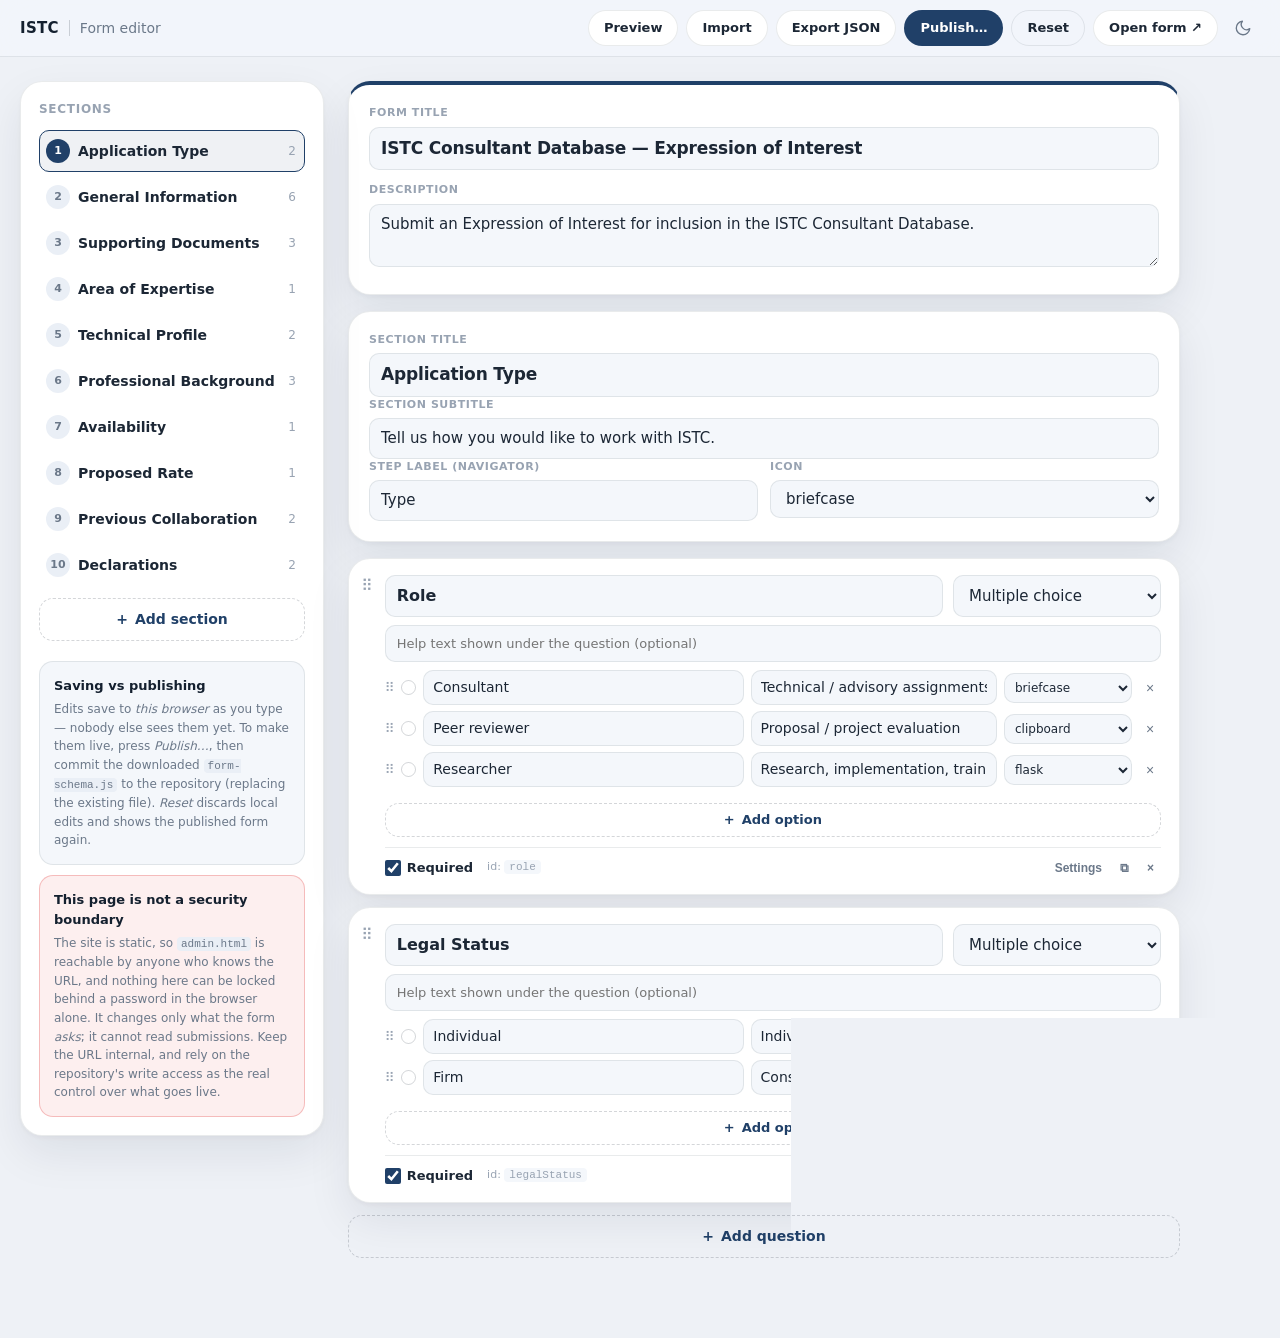
==== commit eab95f7b: "Harden the question constructor; add a 105-test suite The editor could publish a form that misbehave" ====
--- a/admin.html
+++ b/admin.html
@@ -7,8 +7,8 @@
   <title>Form editor — ISTC Consultant Database</title>
   <meta name="robots" content="noindex" />
   <link rel="icon" href="data:image/svg+xml,%3Csvg xmlns='http://www.w3.org/2000/svg' viewBox='0 0 64 64'%3E%3Crect width='64' height='64' rx='14' fill='%23204068'/%3E%3Ctext x='32' y='43' font-family='-apple-system,Helvetica,Arial' font-size='30' font-weight='700' fill='white' text-anchor='middle'%3E%E2%9A%99%3C/text%3E%3C/svg%3E" />
-  <link rel="stylesheet" href="styles.css?v=2026-08-10g" />
-  <link rel="stylesheet" href="admin.css?v=2026-08-10g" />
+  <link rel="stylesheet" href="styles.css?v=2026-08-11a" />
+  <link rel="stylesheet" href="admin.css?v=2026-08-11a" />
 </head>
 <body class="admin-body">
 
@@ -136,10 +136,10 @@
     </div>
   </div>
 
-  <script src="schema.js?v=2026-08-10g"></script>
-  <script src="data.js?v=2026-08-10g"></script>
-  <script src="icons.js?v=2026-08-10g"></script>
-  <script src="render.js?v=2026-08-10g"></script>
-  <script src="admin.js?v=2026-08-10g"></script>
+  <script src="schema.js?v=2026-08-11a"></script>
+  <script src="data.js?v=2026-08-11a"></script>
+  <script src="icons.js?v=2026-08-11a"></script>
+  <script src="render.js?v=2026-08-11a"></script>
+  <script src="admin.js?v=2026-08-11a"></script>
 </body>
 </html>
--- a/styles.css
+++ b/styles.css
@@ -1765,6 +1765,49 @@
 .review-warn-link:hover { background: var(--danger-tint); }
 .review-warn-link:focus-visible { outline: none; box-shadow: var(--focus-ring); }
 
+/* Download buttons (review + success) */
+
+.review-downloads {
+  border-top: 1px solid var(--separator);
+  margin-top: 0.5rem;
+  padding-top: 1.125rem;
+}
+
+.review-downloads-label {
+  display: block;
+  font-size: 0.75rem;
+  font-weight: 700;
+  text-transform: uppercase;
+  letter-spacing: 0.06em;
+  color: var(--text-tertiary);
+  margin-bottom: 0.625rem;
+}
+
+.review-downloads-row,
+.success-downloads { display: flex; flex-wrap: wrap; gap: 0.5rem; }
+.success-downloads { justify-content: center; margin: 0 0 1.5rem; }
+
+.download-btn {
+  display: inline-flex;
+  align-items: center;
+  gap: 0.4375rem;
+  font: inherit;
+  font-size: 0.875rem;
+  font-weight: 600;
+  color: var(--accent);
+  background: var(--surface);
+  border: 1px solid var(--separator);
+  border-radius: 999px;
+  padding: 0.5rem 1rem;
+  cursor: pointer;
+  transition: border-color 150ms var(--ease-out), background 150ms var(--ease-out), transform 120ms var(--ease-out);
+}
+
+.download-btn .ico { width: 1rem; height: 1rem; }
+.download-btn:hover { border-color: var(--accent); background: var(--accent-tint); }
+.download-btn:active { transform: scale(0.97); }
+.download-btn:focus-visible { outline: none; box-shadow: var(--focus-ring); }
+
 .review-group { border-top: 1px solid var(--separator); padding: 1.125rem 0; }
 .review-group:first-child { border-top: 0; padding-top: 0; }
 
